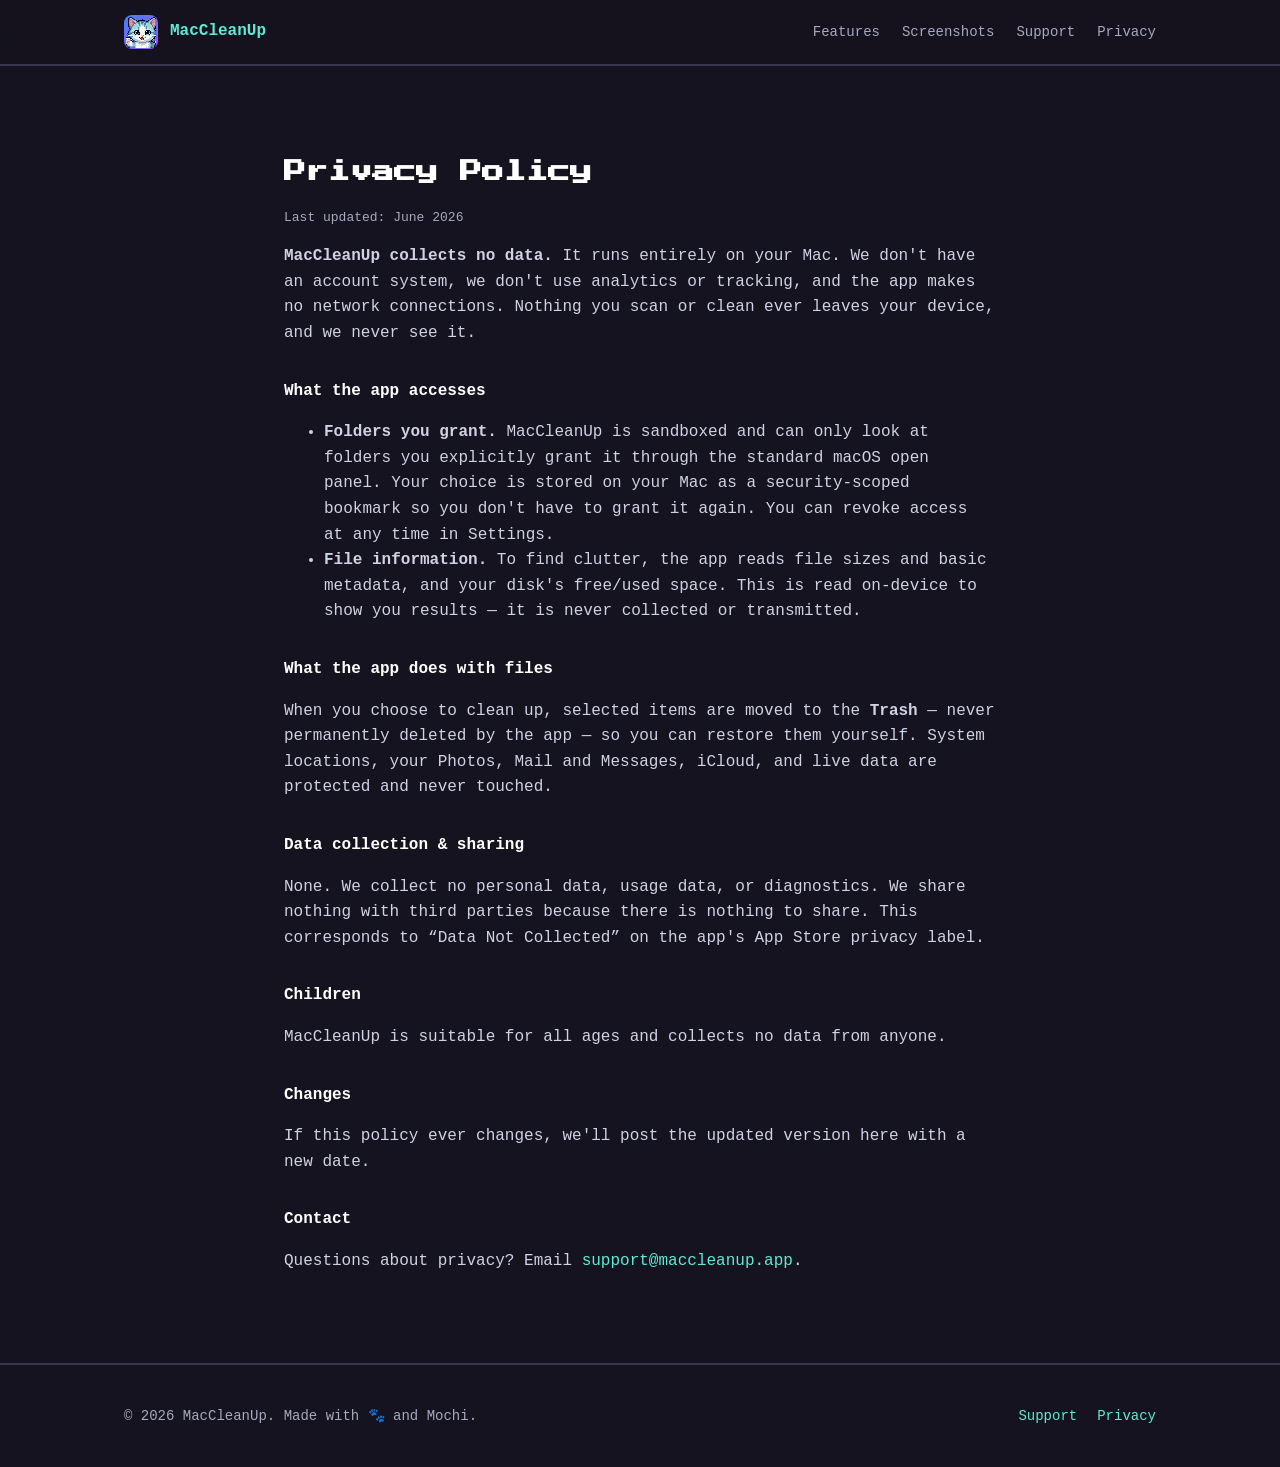
==== privacy.html @ 93b47596 "Initial commit" ====
<!DOCTYPE html>
<html lang="en">
<head>
<meta charset="UTF-8">
<meta name="viewport" content="width=device-width, initial-scale=1">
<title>Privacy Policy — MacCleanUp</title>
<meta name="description" content="MacCleanUp collects no data. Everything happens on your Mac.">
<link rel="icon" href="assets/icon.png">
<link rel="stylesheet" href="style.css">
</head>
<body>

<nav class="nav">
  <div class="wrap">
    <a class="brand" href="index.html"><img src="assets/icon.png" alt="MacCleanUp icon"><span>MacCleanUp</span></a>
    <div class="links">
      <a href="index.html#features">Features</a>
      <a href="index.html#screens">Screenshots</a>
      <a href="support.html">Support</a>
      <a href="privacy.html">Privacy</a>
    </div>
  </div>
</nav>

<section>
  <div class="wrap content">
    <h1 class="pixel">Privacy Policy</h1>
    <p class="muted">Last updated: June 2026</p>

    <p><strong>MacCleanUp collects no data.</strong> It runs entirely on your Mac. We don't have an account system, we don't use analytics or tracking, and the app makes no network connections. Nothing you scan or clean ever leaves your device, and we never see it.</p>

    <h2>What the app accesses</h2>
    <ul>
      <li><strong>Folders you grant.</strong> MacCleanUp is sandboxed and can only look at folders you explicitly grant it through the standard macOS open panel. Your choice is stored on your Mac as a security-scoped bookmark so you don't have to grant it again. You can revoke access at any time in Settings.</li>
      <li><strong>File information.</strong> To find clutter, the app reads file sizes and basic metadata, and your disk's free/used space. This is read on-device to show you results — it is never collected or transmitted.</li>
    </ul>

    <h2>What the app does with files</h2>
    <p>When you choose to clean up, selected items are moved to the <strong>Trash</strong> — never permanently deleted by the app — so you can restore them yourself. System locations, your Photos, Mail and Messages, iCloud, and live data are protected and never touched.</p>

    <h2>Data collection &amp; sharing</h2>
    <p>None. We collect no personal data, usage data, or diagnostics. We share nothing with third parties because there is nothing to share. This corresponds to “Data Not Collected” on the app's App Store privacy label.</p>

    <h2>Children</h2>
    <p>MacCleanUp is suitable for all ages and collects no data from anyone.</p>

    <h2>Changes</h2>
    <p>If this policy ever changes, we'll post the updated version here with a new date.</p>

    <h2>Contact</h2>
    <p>Questions about privacy? Email <a href="mailto:support@maccleanup.app">support@maccleanup.app</a>.</p>
  </div>
</section>

<footer>
  <div class="wrap">
    <div>© 2026 MacCleanUp. Made with 🐾 and Mochi.</div>
    <div class="links"><a href="support.html">Support</a><a href="privacy.html">Privacy</a></div>
  </div>
</footer>

</body>
</html>
---- style.css ----
/* MacCleanUp site — pixel-art theme matching the app */
@font-face {
  font-family: 'PressStart2P';
  src: url('assets/fonts/PressStart2P.ttf') format('truetype');
  font-display: swap;
}

:root {
  --bg: #15131f;
  --bg2: #1b1830;
  --panel: #221f33;
  --border: #3a3550;
  --ink: #ecebf5;
  --muted: #a6a9bf;
  --blue: #4f7bf7;
  --purple: #8b5cf6;
  --teal: #5eead4;
  --pink: #f472b6;
  --radius: 14px;
}

* { box-sizing: border-box; }
html { scroll-behavior: smooth; }
body {
  margin: 0;
  background: var(--bg);
  color: var(--ink);
  font-family: ui-monospace, "SF Mono", Menlo, Consolas, monospace;
  line-height: 1.6;
  -webkit-font-smoothing: antialiased;
}
img { image-rendering: pixelated; }
a { color: var(--teal); text-decoration: none; }
a:hover { text-decoration: underline; }

.pixel { font-family: 'PressStart2P', monospace; line-height: 1.5; }
.accent { color: var(--teal); }
.wrap { max-width: 1080px; margin: 0 auto; padding: 0 24px; }

/* nav */
.nav {
  position: sticky; top: 0; z-index: 10;
  background: rgba(21,19,31,.86); backdrop-filter: blur(8px);
  border-bottom: 2px solid var(--border);
}
.nav .wrap { display: flex; align-items: center; gap: 16px; height: 64px; }
.nav .brand { display: flex; align-items: center; gap: 12px; font-weight: 700; }
.nav .brand img { width: 34px; height: 34px; border-radius: 8px; }
.nav .links { margin-left: auto; display: flex; gap: 22px; font-size: 14px; }
.nav .links a { color: var(--muted); }
.nav .links a:hover { color: var(--ink); text-decoration: none; }

/* buttons */
.btn {
  display: inline-block; padding: 14px 22px; border-radius: 10px;
  border: 2px solid #0a0a12; color: #16181f; font-weight: 700;
  background: linear-gradient(180deg, #6f96fb, var(--blue));
  box-shadow: 0 4px 0 #2b3f86; transition: transform .08s, box-shadow .08s;
}
.btn:hover { text-decoration: none; transform: translateY(2px); box-shadow: 0 2px 0 #2b3f86; }
.btn.ghost { background: transparent; color: var(--ink); border-color: var(--border); box-shadow: none; }

/* hero */
.hero {
  position: relative; overflow: hidden;
  border-bottom: 2px solid var(--border);
  background:
    linear-gradient(180deg, rgba(21,19,31,.55), rgba(21,19,31,.92)),
    url('assets/room.png');
  background-size: 640px, cover; background-position: center;
}
.hero .wrap { display: grid; grid-template-columns: 1.1fr .9fr; gap: 32px; align-items: center; padding: 72px 24px 84px; }
.hero h1 { font-size: 30px; margin: 0 0 18px; color: #fff; text-shadow: 0 3px 0 rgba(0,0,0,.4); }
.hero p.lead { font-size: 18px; color: #d6d8e8; max-width: 520px; }
.hero .cta { margin-top: 26px; display: flex; gap: 14px; flex-wrap: wrap; align-items: center; }
.hero .note { font-size: 13px; color: var(--muted); margin-top: 14px; }
.hero .mochi { justify-self: center; }
.hero .mochi img { width: min(380px, 80vw); filter: drop-shadow(0 16px 24px rgba(0,0,0,.5)); }
.bubble {
  display: inline-block; margin-bottom: 14px; padding: 10px 14px;
  background: var(--panel); border: 2px solid var(--border); border-radius: 10px;
  font-size: 13px; color: var(--ink);
}

/* sections */
section { padding: 72px 0; }
section.alt { background: var(--bg2); border-top: 2px solid var(--border); border-bottom: 2px solid var(--border); }
.h2 { font-size: 18px; color: #fff; margin: 0 0 8px; }
.sub { color: var(--muted); margin: 0 0 36px; }
.center { text-align: center; }

/* feature grid */
.grid { display: grid; grid-template-columns: repeat(3, 1fr); gap: 18px; }
.card {
  background: var(--panel); border: 2px solid var(--border); border-radius: var(--radius);
  padding: 22px; box-shadow: 4px 4px 0 rgba(0,0,0,.35);
}
.card .ico { font-size: 26px; }
.card h3 { margin: 12px 0 8px; font-size: 16px; color: #fff; }
.card p { margin: 0; color: var(--muted); font-size: 14px; }

/* screenshots */
.shots { display: grid; grid-template-columns: repeat(3, 1fr); gap: 20px; }
.shot { background: var(--panel); border: 2px solid var(--border); border-radius: var(--radius); padding: 12px; box-shadow: 4px 4px 0 rgba(0,0,0,.35); }
.shot img { width: 100%; border-radius: 8px; display: block; image-rendering: auto; }
.shot .cap { margin-top: 10px; text-align: center; color: var(--muted); font-size: 13px; }

/* safety banner */
.banner { display: grid; grid-template-columns: 120px 1fr; gap: 24px; align-items: center;
  background: linear-gradient(135deg, rgba(79,123,247,.18), rgba(139,92,246,.18));
  border: 2px solid var(--border); border-radius: var(--radius); padding: 28px; }
.banner img { width: 110px; }

/* footer */
footer { border-top: 2px solid var(--border); padding: 40px 0; color: var(--muted); font-size: 14px; }
footer .wrap { display: flex; flex-wrap: wrap; gap: 16px; align-items: center; }
footer .links { margin-left: auto; display: flex; gap: 20px; }

/* legal / content pages */
.content { max-width: 760px; }
.content h1 { font-size: 22px; color: #fff; }
.content h2 { font-size: 16px; color: #fff; margin-top: 32px; }
.content p, .content li { color: #cfd2e4; }
.content .muted { color: var(--muted); font-size: 13px; }

@media (max-width: 820px) {
  .hero .wrap { grid-template-columns: 1fr; text-align: center; }
  .hero .mochi { order: -1; }
  .grid, .shots { grid-template-columns: 1fr; }
  .banner { grid-template-columns: 1fr; text-align: center; }
  .banner img { justify-self: center; }
  .nav .links { display: none; }
}
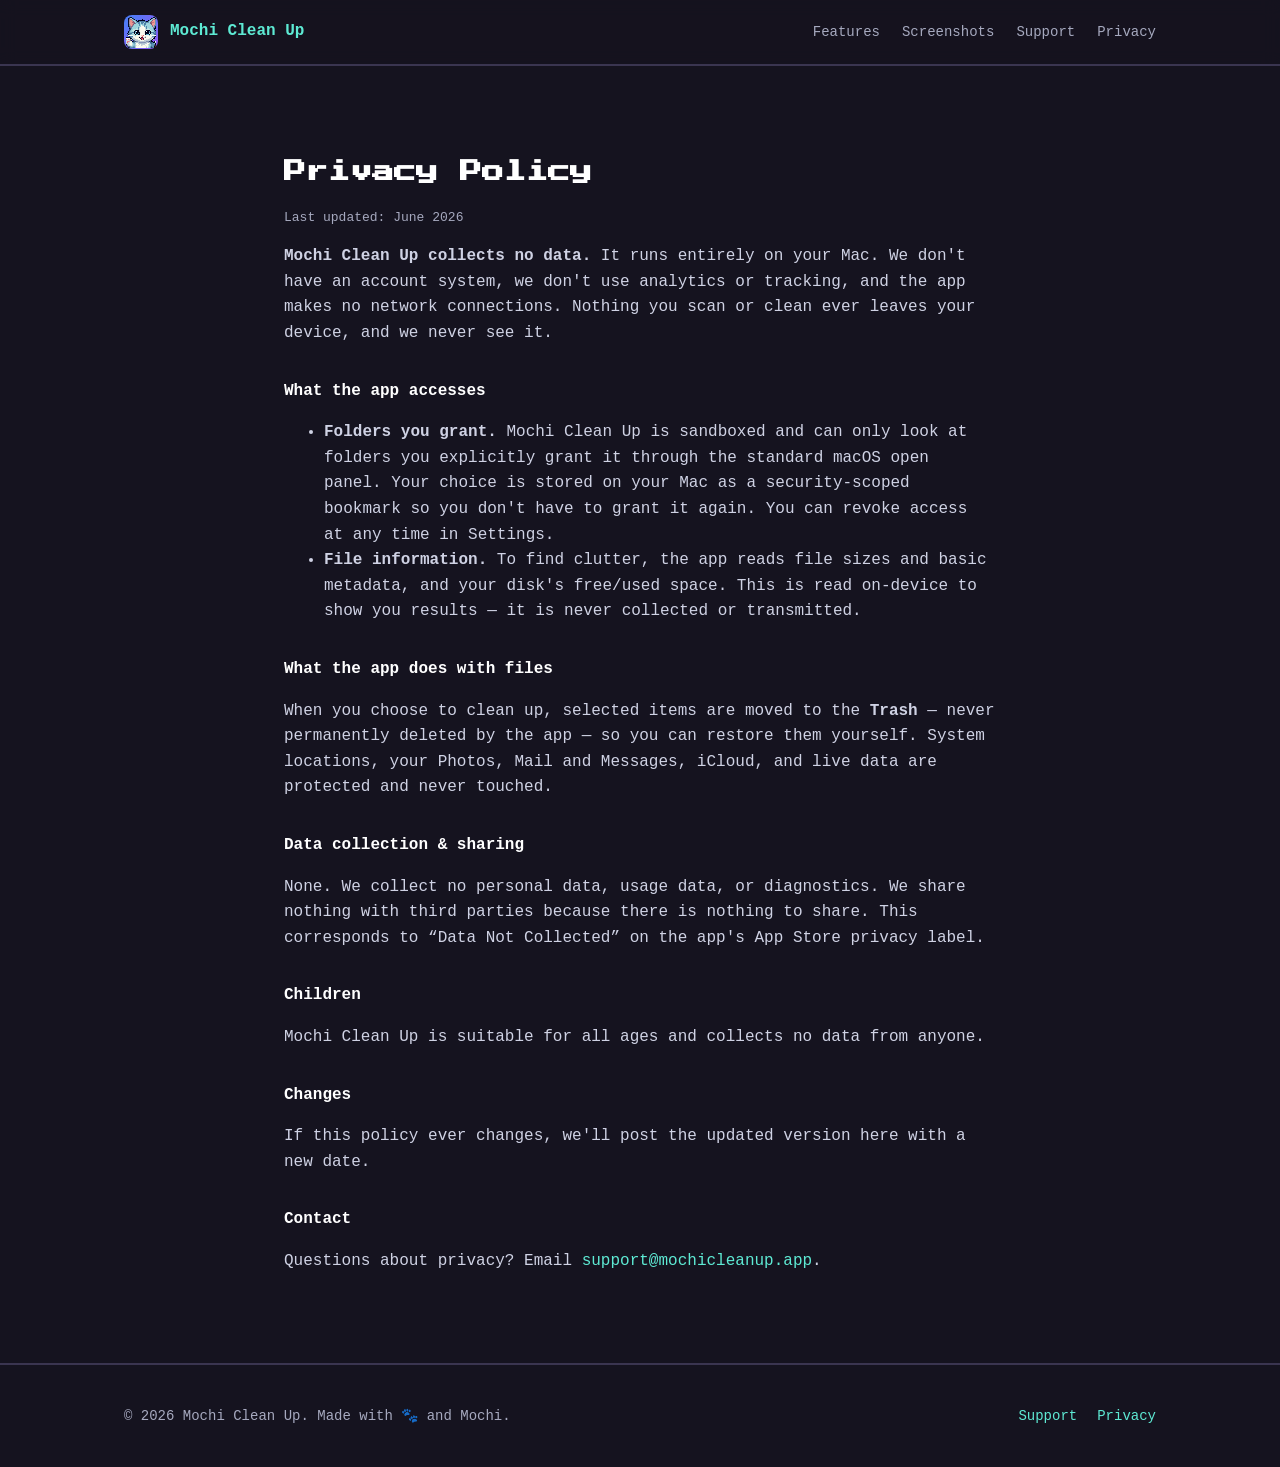
==== commit 1813cc7e: "Rename app to Mochi Clean Up across the site Co-Authored-By: Claude Opus 4.8 <noreply@anthropic.com>" ====
--- a/privacy.html
+++ b/privacy.html
@@ -3,8 +3,8 @@
 <head>
 <meta charset="UTF-8">
 <meta name="viewport" content="width=device-width, initial-scale=1">
-<title>Privacy Policy — MacCleanUp</title>
-<meta name="description" content="MacCleanUp collects no data. Everything happens on your Mac.">
+<title>Privacy Policy — Mochi Clean Up</title>
+<meta name="description" content="Mochi Clean Up collects no data. Everything happens on your Mac.">
 <link rel="icon" href="assets/icon.png">
 <link rel="stylesheet" href="style.css">
 </head>
@@ -12,7 +12,7 @@
 
 <nav class="nav">
   <div class="wrap">
-    <a class="brand" href="index.html"><img src="assets/icon.png" alt="MacCleanUp icon"><span>MacCleanUp</span></a>
+    <a class="brand" href="index.html"><img src="assets/icon.png" alt="Mochi Clean Up icon"><span>Mochi Clean Up</span></a>
     <div class="links">
       <a href="index.html#features">Features</a>
       <a href="index.html#screens">Screenshots</a>
@@ -27,11 +27,11 @@
     <h1 class="pixel">Privacy Policy</h1>
     <p class="muted">Last updated: June 2026</p>
 
-    <p><strong>MacCleanUp collects no data.</strong> It runs entirely on your Mac. We don't have an account system, we don't use analytics or tracking, and the app makes no network connections. Nothing you scan or clean ever leaves your device, and we never see it.</p>
+    <p><strong>Mochi Clean Up collects no data.</strong> It runs entirely on your Mac. We don't have an account system, we don't use analytics or tracking, and the app makes no network connections. Nothing you scan or clean ever leaves your device, and we never see it.</p>
 
     <h2>What the app accesses</h2>
     <ul>
-      <li><strong>Folders you grant.</strong> MacCleanUp is sandboxed and can only look at folders you explicitly grant it through the standard macOS open panel. Your choice is stored on your Mac as a security-scoped bookmark so you don't have to grant it again. You can revoke access at any time in Settings.</li>
+      <li><strong>Folders you grant.</strong> Mochi Clean Up is sandboxed and can only look at folders you explicitly grant it through the standard macOS open panel. Your choice is stored on your Mac as a security-scoped bookmark so you don't have to grant it again. You can revoke access at any time in Settings.</li>
       <li><strong>File information.</strong> To find clutter, the app reads file sizes and basic metadata, and your disk's free/used space. This is read on-device to show you results — it is never collected or transmitted.</li>
     </ul>
 
@@ -42,19 +42,19 @@
     <p>None. We collect no personal data, usage data, or diagnostics. We share nothing with third parties because there is nothing to share. This corresponds to “Data Not Collected” on the app's App Store privacy label.</p>
 
     <h2>Children</h2>
-    <p>MacCleanUp is suitable for all ages and collects no data from anyone.</p>
+    <p>Mochi Clean Up is suitable for all ages and collects no data from anyone.</p>
 
     <h2>Changes</h2>
     <p>If this policy ever changes, we'll post the updated version here with a new date.</p>
 
     <h2>Contact</h2>
-    <p>Questions about privacy? Email <a href="mailto:support@maccleanup.app">support@maccleanup.app</a>.</p>
+    <p>Questions about privacy? Email <a href="mailto:support@mochicleanup.app">support@mochicleanup.app</a>.</p>
   </div>
 </section>
 
 <footer>
   <div class="wrap">
-    <div>© 2026 MacCleanUp. Made with 🐾 and Mochi.</div>
+    <div>© 2026 Mochi Clean Up. Made with 🐾 and Mochi.</div>
     <div class="links"><a href="support.html">Support</a><a href="privacy.html">Privacy</a></div>
   </div>
 </footer>
--- a/style.css
+++ b/style.css
@@ -1,4 +1,4 @@
-/* MacCleanUp site — pixel-art theme matching the app */
+/* Mochi Clean Up site — pixel-art theme matching the app */
 @font-face {
   font-family: 'PressStart2P';
   src: url('assets/fonts/PressStart2P.ttf') format('truetype');
